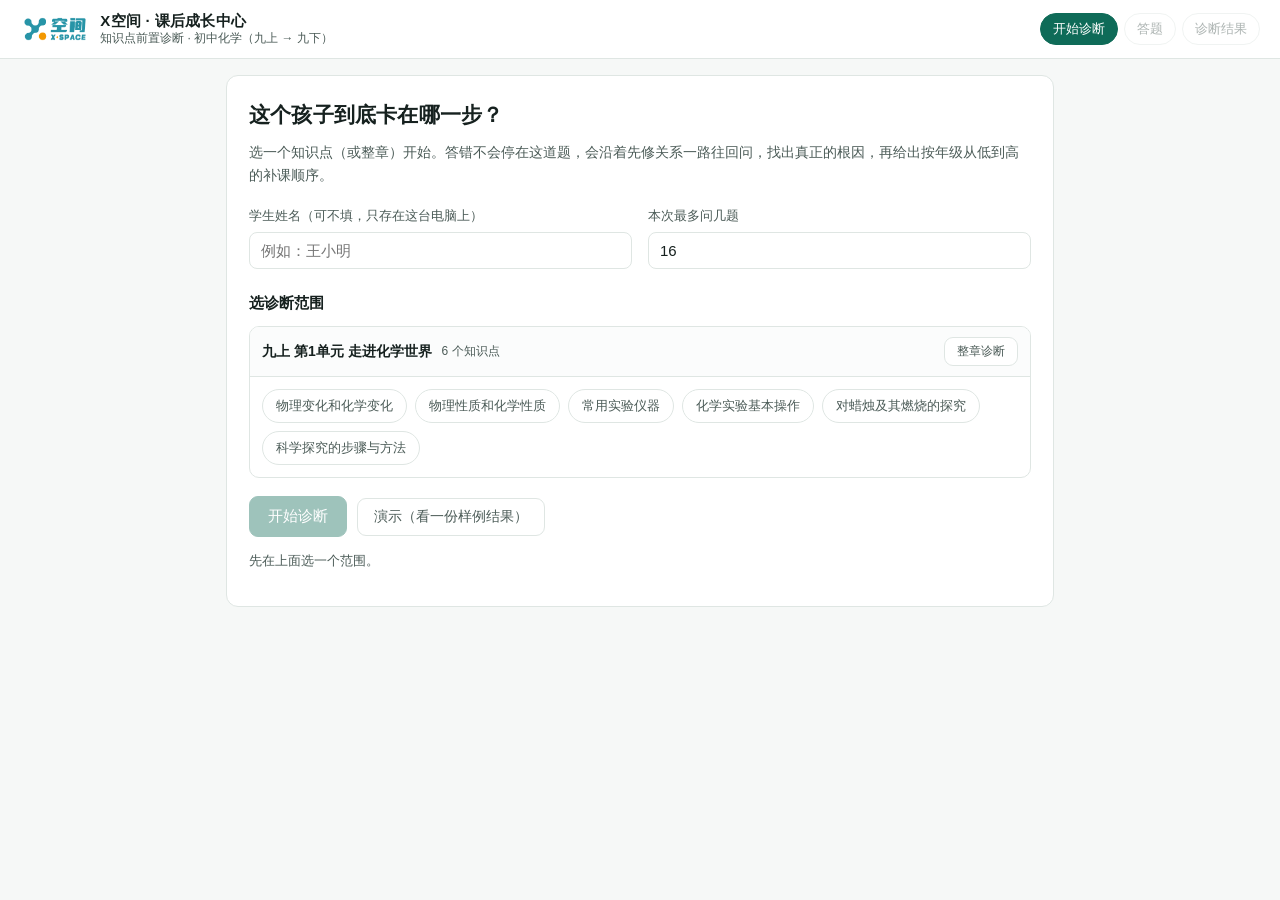
==== xspace-diag-chemistry/index.html @ e267f6e4 "Deploy xspace-diag-chemistry (31 files)" ====
<!DOCTYPE html>
<html lang="zh-CN">
<head>
<meta charset="utf-8">
<meta name="viewport" content="width=device-width, initial-scale=1">
<title>X空间 · 知识点前置诊断</title>
<link rel="icon" type="image/png" href="assets/logo-square.png">
<link rel="apple-touch-icon" href="assets/logo-square.png">
<link rel="stylesheet" href="style.css">
</head>
<body>
<header class="topbar">
  <div class="brand">
    <img class="logo" src="assets/logo.png" alt="X空间">
    <span class="brand-text">
      <strong>X空间 · 课后成长中心</strong>
      <em id="brand-sub">知识点前置诊断 · 九上数学（二次函数）</em>
    </span>
  </div>
  <nav class="tabs">
    <button data-go="start" class="active">开始诊断</button>
    <button data-go="quiz" disabled>答题</button>
    <button data-go="result" disabled>诊断结果</button>
  </nav>
</header>

<main>
  <!-- ------------------------------------------------ 开始 -->
  <section id="screen-start" class="screen">
    <div class="card">
      <h1>这个孩子到底卡在哪一步？</h1>
      <p class="lead">选一个知识点（或整章）开始。答错不会停在这道题，会沿着先修关系一路往回问，找出真正的根因，再给出按年级从低到高的补课顺序。</p>

      <div class="row">
        <label>学生姓名（可不填，只存在这台电脑上）
          <input id="student" type="text" placeholder="例如：王小明">
        </label>
        <label>本次最多问几题
          <input id="limit" type="number" min="4" max="60" value="16">
        </label>
      </div>

      <h2>选诊断范围</h2>
      <div id="scope-list" class="scope-list"></div>

      <div class="actions">
        <button id="btn-start" class="primary" disabled>开始诊断</button>
        <button id="btn-demo" class="ghost">演示（看一份样例结果）</button>
        <button id="btn-resume" class="ghost" hidden>继续上次</button>
      </div>
      <p class="hint" id="start-hint">先在上面选一个范围。</p>
    </div>
  </section>

  <!-- ------------------------------------------------ 答题 -->
  <section id="screen-quiz" class="screen" hidden>
    <div class="quiz-head">
      <div class="progress"><div id="progress-bar"></div></div>
      <span id="progress-text"></span>
    </div>
    <div class="card">
      <div class="q-meta">
        <span id="q-topic" class="pill"></span>
        <span id="q-why" class="pill soft"></span>
        <span id="q-diff" class="pill soft"></span>
      </div>
      <p id="q-prompt" class="prompt"></p>
      <div id="q-choices" class="choices"></div>
      <div id="q-input" class="input-wrap" hidden>
        <p class="input-label" id="input-label">填答案：只填数，不写单位；分数写成 3/2 这样。</p>
        <input id="answer-input" type="text" autocomplete="off" placeholder="在这里作答">
        <button id="btn-submit" class="primary">提交答案</button>
      </div>
      <div id="feedback" class="feedback" hidden>
        <div id="feedback-verdict" class="verdict"></div>
        <div class="ref"><b>参考答案：</b><span id="feedback-answer"></span></div>
        <div class="explain"><b>解析：</b><span id="feedback-explain"></span></div>
        <div id="manual-ask" class="manual" hidden>
          <span>老师判断这道题算不算过：</span>
          <button data-manual="correct">算过</button>
          <button data-manual="wrong">没过</button>
        </div>
        <button id="btn-next" class="primary" hidden>下一题</button>
      </div>
    </div>
    <div class="quiz-foot">
      <button id="btn-undo" class="ghost">撤销上一题</button>
      <button id="btn-finish" class="ghost">提前结束，看结果</button>
    </div>
  </section>

  <!-- ------------------------------------------------ 结果 -->
  <section id="screen-result" class="screen" hidden>
    <div class="card">
      <h1>诊断结果</h1>
      <p class="hint" id="result-scope"></p>
      <div class="stats" id="stats"></div>

      <h2>根因（先补这些）</h2>
      <div id="roots" class="roots"></div>

      <h2>不稳的知识点</h2>
      <div id="shaky" class="roots"></div>

      <h2>学习路径（先修在前，按年级从低到高）</h2>
      <ol id="path" class="path"></ol>

      <div class="actions">
        <button id="btn-print" class="primary">打印 / 存成一页纸报告</button>
        <button id="btn-export" class="ghost">导出完整答题记录</button>
        <button id="btn-restart" class="ghost">重新开始</button>
      </div>
      <p class="hint">结论是线索，不是判决。真实诊断还要老师看一眼孩子的原卷和错题。</p>
    </div>
  </section>
</main>

<!-- 打印用的一页纸报告（平时隐藏，只在打印时显示） -->
<section id="report" class="report" hidden>
  <div class="report-head">
    <div class="report-head-main">
      <img class="report-logo" src="assets/logo.png" alt="X空间">
      <div>
        <h1>X空间 · 课后成长中心　知识点诊断报告</h1>
        <p class="report-sub" id="report-scope"></p>
      </div>
    </div>
    <div class="report-meta">
      <p>学生：<span id="report-student">—</span></p>
      <p>日期：<span id="report-date"></span></p>
    </div>
  </div>
  <div class="report-block">
    <h2>一、答题概况</h2>
    <p class="report-note" id="report-summary-note" style="margin:0 0 5px"></p>
    <table class="mini"><tbody id="report-stats"></tbody></table>
  </div>
  <div class="report-block">
    <h2>二、卡住的根本原因</h2>
    <ul id="report-roots" class="report-list"></ul>
  </div>
  <div class="report-block">
    <h2>三、建议补课顺序</h2>
    <table class="path-table">
      <thead><tr><th style="width:32px">序</th><th style="width:96px">册·章</th><th>知识点</th><th style="width:86px">状态 / 课时</th></tr></thead>
      <tbody id="report-path"></tbody>
    </table>
  </div>
  <div class="report-block" id="report-exam-block" hidden>
    <h2>四、天津中考怎么考（本次范围）</h2>
    <p class="report-note" id="report-exam-note" style="margin:0 0 5px"></p>
    <ul id="report-exam" class="report-list exam-list"></ul>
  </div>
  <div class="report-block">
    <h2>五、建议课时与下一步</h2>
    <p id="report-plan"></p>
    <p class="report-note">本报告的结论由知识点先修关系推出，采信前请老师对照原卷与近期错题复核。答错点位已记录，可随堂复测。</p>
  </div>
  <div class="report-block">
    <h2>六、本次答错的题（供老师复核）</h2>
    <table class="path-table wrong-table">
      <thead><tr><th style="width:24px">#</th><th style="width:74px">知识点</th><th>题干</th><th style="width:88px">参考答案</th><th style="width:52px">订正</th></tr></thead>
      <tbody id="report-wrong"></tbody>
    </table>
  </div>
  <div class="report-sign">
    <span>授课老师签字：______________________</span>
    <span>家长确认：______________________</span>
  </div>
</section>

<script src="engine.js"></script>
<script src="app.js"></script>
</body>
</html>
---- xspace-diag-chemistry/style.css ----
:root {
  --ink: #16211f;
  --ink-soft: #4b5b57;
  --line: #dfe6e3;
  --bg: #f6f8f7;
  --brand: #0f6b58;       /* X空间 主色：墨绿 */
  --brand-soft: #e4f1ec;
  --accent: #c9702a;      /* 点缀：暖橙 */
  --red: #b23c3c;
  --amber: #a9761c;
  --radius: 12px;
}

* { box-sizing: border-box; }

body {
  margin: 0;
  font-family: -apple-system, "PingFang SC", "Hiragino Sans GB", "Microsoft YaHei", sans-serif;
  color: var(--ink);
  background: var(--bg);
  line-height: 1.65;
  -webkit-font-smoothing: antialiased;
}

main { max-width: 860px; margin: 0 auto; padding: 16px 16px 80px; }

/* ---------------------------------------------------- 顶栏 */
.topbar {
  display: flex; align-items: center; justify-content: space-between; gap: 16px;
  padding: 12px 20px; background: #fff; border-bottom: 1px solid var(--line);
  position: sticky; top: 0; z-index: 20; flex-wrap: wrap;
}
.brand { display: flex; align-items: center; gap: 10px; }
.logo {
  height: 34px; width: auto; display: block;
}
.brand-text { display: flex; flex-direction: column; line-height: 1.25; }
.brand-text strong { font-size: 15px; letter-spacing: .3px; }
.brand-text em { font-style: normal; font-size: 12px; color: var(--ink-soft); }
.tabs { display: flex; gap: 6px; }
.tabs button {
  border: 1px solid var(--line); background: #fff; color: var(--ink-soft);
  padding: 6px 12px; border-radius: 999px; font-size: 13px; cursor: pointer;
}
.tabs button.active { background: var(--brand); border-color: var(--brand); color: #fff; }
.tabs button:disabled { opacity: .45; cursor: default; }

/* ---------------------------------------------------- 卡片 */
.card {
  background: #fff; border: 1px solid var(--line); border-radius: var(--radius);
  padding: 22px; margin-bottom: 16px;
}
h1 { font-size: 21px; margin: 0 0 8px; letter-spacing: .2px; }
h2 { font-size: 15px; margin: 22px 0 10px; color: var(--ink); }
h2:first-child { margin-top: 0; }
.lead { color: var(--ink-soft); font-size: 14px; margin: 0 0 18px; }
.hint { color: var(--ink-soft); font-size: 13px; }

.row { display: flex; gap: 16px; flex-wrap: wrap; }
.row label { display: flex; flex-direction: column; gap: 6px; font-size: 13px; color: var(--ink-soft); flex: 1 1 200px; }
input[type=text], input[type=number] {
  border: 1px solid var(--line); border-radius: 8px; padding: 9px 11px; font-size: 15px;
  font-family: inherit; color: var(--ink); background: #fff;
}
input:focus { outline: 2px solid var(--brand-soft); border-color: var(--brand); }

button { font-family: inherit; cursor: pointer; }
button.primary {
  background: var(--brand); color: #fff; border: 1px solid var(--brand);
  padding: 10px 18px; border-radius: 9px; font-size: 15px;
}
button.primary:disabled { opacity: .4; cursor: default; }
button.ghost {
  background: #fff; color: var(--ink-soft); border: 1px solid var(--line);
  padding: 9px 16px; border-radius: 9px; font-size: 14px;
}
.actions { display: flex; gap: 10px; flex-wrap: wrap; margin-top: 18px; align-items: center; }

/* ---------------------------------------------------- 选范围 */
.scope-list { display: flex; flex-direction: column; gap: 10px; }
.scope-group { border: 1px solid var(--line); border-radius: 10px; overflow: hidden; }
.scope-group-head {
  display: flex; align-items: center; gap: 10px; padding: 10px 12px;
  background: #fbfcfc; border-bottom: 1px solid transparent; cursor: pointer;
}
.scope-group-head .ch { font-weight: 600; font-size: 14px; }
.scope-group-head .cnt { font-size: 12px; color: var(--ink-soft); }
.scope-group.open .scope-group-head { border-bottom-color: var(--line); }
.scope-items { display: none; flex-wrap: wrap; gap: 8px; padding: 12px; }
.scope-group.open .scope-items { display: flex; }
.scope-item {
  border: 1px solid var(--line); background: #fff; border-radius: 999px;
  padding: 7px 13px; font-size: 13px; color: var(--ink-soft);
}
.scope-item.on { background: var(--brand-soft); border-color: var(--brand); color: var(--brand); font-weight: 600; }

/* ---------------------------------------------------- 答题 */
.quiz-head { display: flex; align-items: center; gap: 12px; margin-bottom: 10px; font-size: 14px; color: var(--ink-soft); }
.progress { flex: 1; height: 6px; background: var(--line); border-radius: 99px; overflow: hidden; }
#progress-bar { height: 100%; width: 0; background: var(--brand); transition: width .25s; }
.q-meta { display: flex; gap: 8px; flex-wrap: wrap; margin-bottom: 14px; }
.pill { background: var(--brand-soft); color: var(--brand); border-radius: 999px; padding: 4px 11px; font-size: 12px; font-weight: 600; }
.pill.soft { background: #f2f4f3; color: var(--ink-soft); font-weight: 400; }
.prompt { font-size: 18px; font-weight: 600; line-height: 1.55; margin: 0 0 18px; white-space: pre-wrap; }
.choices { display: flex; flex-direction: column; gap: 9px; }
.choice {
  text-align: left; border: 1px solid var(--line); background: #fff; border-radius: 10px;
  padding: 12px 14px; font-size: 15px; color: var(--ink); display: flex; gap: 10px; align-items: flex-start;
  min-height: 44px;
}
.choice .key {
  flex: 0 0 auto; width: 22px; height: 22px; border-radius: 6px; background: #f2f4f3;
  display: grid; place-items: center; font-size: 12px; color: var(--ink-soft); font-weight: 600;
}
.choice.on { border-color: var(--brand); background: var(--brand-soft); }
.choice.on .key { background: var(--brand); color: #fff; }
.choice:disabled { opacity: .65; }

/* ---------------------------------------------------------------- 题里的图
 * 化学的实验操作题就是「四个图选一个」，图不是装饰，是题干本身。
 * 三道关要过：手机上不撑破屏、四个图选项能排开、打印出来别糊成一片。
 */
.q-fig {
  display: inline-block; vertical-align: middle;
  max-width: 100%; max-height: 260px; width: auto; height: auto;
  margin: 8px 10px 4px 0; border-radius: 6px;
}
/* 一题里连着几张图（对照实验、装置对比）——给一点呼吸，别糊成一团 */
.q-fig + .q-fig { margin-left: 4px; }

.opt-body {
  display: flex; flex-direction: row; align-items: center; gap: 9px;
  flex-wrap: wrap; flex: 1 1 auto; min-width: 0;
}
.opt-fig {
  display: block; max-width: 100%; max-height: 148px;
  width: auto; height: auto; margin: 2px 0;
}

/* 四个选项全是图 → 两列排，一屏能看全，比竖排四行省一半高度 */
.choices.all-fig {
  display: grid; grid-template-columns: 1fr 1fr; gap: 9px;
}
.choices.all-fig .choice {
  flex-direction: column; align-items: center; text-align: center;
  padding: 10px 8px; gap: 8px;
}
.choices.all-fig .choice .key { align-self: flex-start; }
/* 四张图的宽高比各不相同（装置图不能裁），所以统一给一块等高的图区，
   让每张图在里面居中——这样四个卡片一样高、图不会一高一低。 */
.choices.all-fig .opt-body {
  flex: 1 1 auto; width: 100%; min-height: 112px;
  display: flex; align-items: center; justify-content: center;
  flex-wrap: nowrap;
}
.choices.all-fig .opt-fig { max-height: 112px; margin: 0; }

.fig-missing { color: #c0392b; font-size: 12px; }

/* 报告错题表：带图那行会被撑高，文字要垂直居中，不然一行特别"头重脚轻" */
#report-wrong td { vertical-align: middle; padding: 6px 9px; }

/* 窄屏（手机）：图选项退回单列，免得两列都挤成邮票 */
@media (max-width: 480px) {
  .choices.all-fig { grid-template-columns: 1fr; }
  .q-fig { max-height: 200px; }
  .opt-fig { max-height: 130px; }
}
.input-wrap { display: flex; gap: 10px; flex-wrap: wrap; align-items: center; }
.input-label { font-size: 13px; color: var(--ink-soft); flex: 1 1 100%; margin: 0 0 -2px; }
.input-wrap input { flex: 1 1 220px; height: 46px; font-size: 16px; }
#btn-submit { min-width: 120px; height: 46px; }

.feedback { margin-top: 18px; padding-top: 16px; border-top: 1px dashed var(--line); }
.verdict { font-weight: 700; margin-bottom: 8px; }
.verdict.correct { color: var(--brand); }
.verdict.wrong { color: var(--red); }
.verdict.manual { color: var(--amber); }
.ref, .explain { font-size: 14px; color: var(--ink-soft); margin-bottom: 6px; }
.ref span, .explain span { color: var(--ink); }
.manual { display: flex; gap: 10px; align-items: center; margin: 12px 0; font-size: 14px; color: var(--ink-soft); flex-wrap: wrap; }
.manual button { border: 1px solid var(--line); background: #fff; border-radius: 8px; padding: 7px 14px; font-size: 14px; }
#btn-next { margin-top: 12px; }
.quiz-foot { display: flex; gap: 10px; justify-content: space-between; }

/* ---------------------------------------------------- 结果 */
.stats { display: grid; grid-template-columns: repeat(4, 1fr); gap: 10px; margin: 14px 0 4px; }
.stat { border: 1px solid var(--line); border-radius: 10px; padding: 12px; text-align: center; background: #fbfcfc; }
.stat b { display: block; font-size: 24px; line-height: 1.2; }
.stat span { font-size: 12px; color: var(--ink-soft); }
.stat.weak b { color: var(--red); }
.stat.shaky b { color: var(--amber); }
.stat.mastered b { color: var(--brand); }
.roots { display: flex; flex-direction: column; gap: 8px; }
.root-item { border-left: 3px solid var(--red); background: #fdf6f6; padding: 10px 12px; border-radius: 0 8px 8px 0; }
.root-item.shaky { border-left-color: var(--amber); background: #fdfaf2; }
.root-item b { font-size: 15px; }
.root-item p { margin: 4px 0 0; font-size: 13px; color: var(--ink-soft); }
.path { padding-left: 22px; margin: 0; }
.path li { margin-bottom: 8px; font-size: 14px; }
.path li .g { display: inline-block; min-width: 52px; color: var(--ink-soft); font-size: 12px; }
.path li .tag { font-size: 11px; padding: 1px 7px; border-radius: 999px; margin-left: 6px; }
.tag.weak { background: #fbeaea; color: var(--red); }
.tag.shaky { background: #fdf3e2; color: var(--amber); }
.tag.untested { background: #f2f4f3; color: var(--ink-soft); }

/* ---------------------------------------------------- 一页纸报告 */
.report { background: #fff; color: #000; padding: 0; font-size: 10.5pt; line-height: 1.45; }
.report-head {
  display: flex; justify-content: space-between; align-items: flex-end; gap: 20px;
  border-bottom: 2.5px solid #000; padding-bottom: 6px; margin-bottom: 12px;
}
.report-head-main { display: flex; align-items: center; gap: 11px; min-width: 0; }
.report-logo { height: 30px; width: auto; display: block; flex: 0 0 auto; }
.report-head h1 { font-size: 13.5pt; margin: 0; letter-spacing: .5px; }
.report-sub { font-size: 9.5pt; margin: 3px 0 0; color: #222; }
.report-meta { text-align: right; font-size: 10pt; white-space: nowrap; }
.report-meta p { margin: 1px 0; }
.report-block { margin-top: 9px; break-inside: avoid; }
.report-block h2 {
  font-size: 10pt; margin: 0 0 4px; border-left: 4px solid #000; padding-left: 7px; letter-spacing: .5px;
}
.report-list { margin: 0; padding-left: 16px; font-size: 9.5pt; }
.report-list li { margin-bottom: 3px; }
.exam-list { font-size: 9pt; }
.exam-list li { margin-bottom: 2px; }
.exam-list b { color: var(--brand); }

/* 概况表：拉满宽度，四列等分 */
table.mini { width: 100%; table-layout: fixed; font-size: 9.5pt; border-collapse: collapse; }
table.mini td { border: 1px solid #444; padding: 4px 8px; text-align: center; }
table.mini td:nth-child(odd) { background: #f0f0f0; font-weight: 600; width: 16%; }

/* 学习路径表 */
table.path-table { width: 100%; border-collapse: collapse; font-size: 8.6pt; line-height: 1.35; }
table.path-table th, table.path-table td { border: 1px solid #666; padding: 3px 5px; vertical-align: top; text-align: left; }
table.path-table th { background: #e9e9e9; font-weight: 600; font-size: 9pt; }
table.path-table td:nth-child(1), table.path-table td:nth-child(4) { text-align: center; }
table.path-table td:nth-child(2) { text-align: center; white-space: nowrap; }
table.path-table thead { display: table-header-group; }
.wrong-table { font-size: 8.2pt; }
.wrong-table td:nth-child(3) { font-size: 8.2pt; }
.wrong-table i { color: #444; }

.report-note { font-size: 8pt; color: #333; margin-top: 5px; line-height: 1.5; }
.report-sign {
  display: flex; justify-content: space-between; gap: 40px;
  font-size: 9.5pt; margin-top: 14px; padding-top: 6px; border-top: 1px dashed #999;
}

@media (max-width: 640px) {
  .stats { grid-template-columns: repeat(2, 1fr); }
  .topbar { position: static; }
}

/* ---------------------------------------------------- 打印 */
@media print {
  @page { size: A4; margin: 12mm; }
  body { background: #fff; }
  .topbar, main, .screen { display: none !important; }
  .report { display: block !important; }
  .report-block { break-inside: avoid; }
  table.path-table tr { break-inside: avoid; }
  /* 打印时图要收着点，A4 一页纸撑不住大图 */
  .rep-fig { max-height: 26mm; max-width: 42mm; margin: 1mm 2mm 1mm 0; }
}
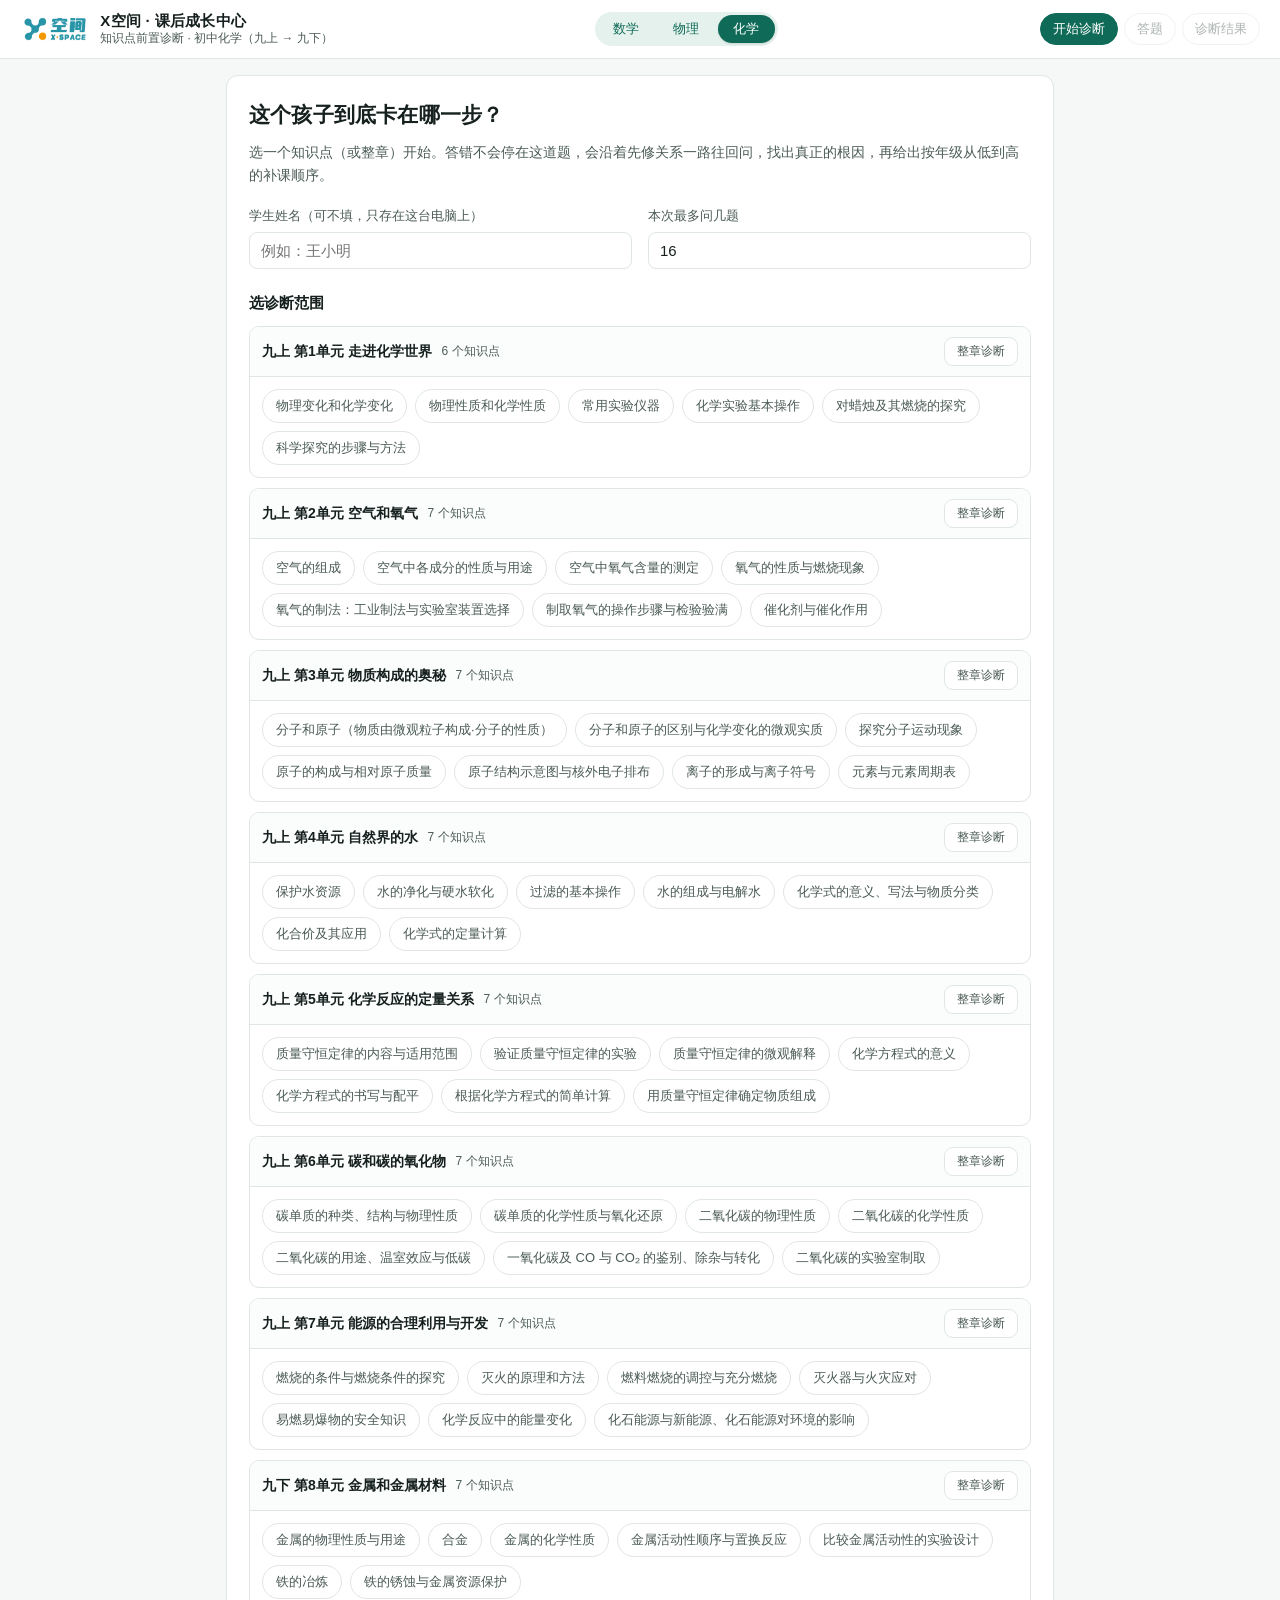
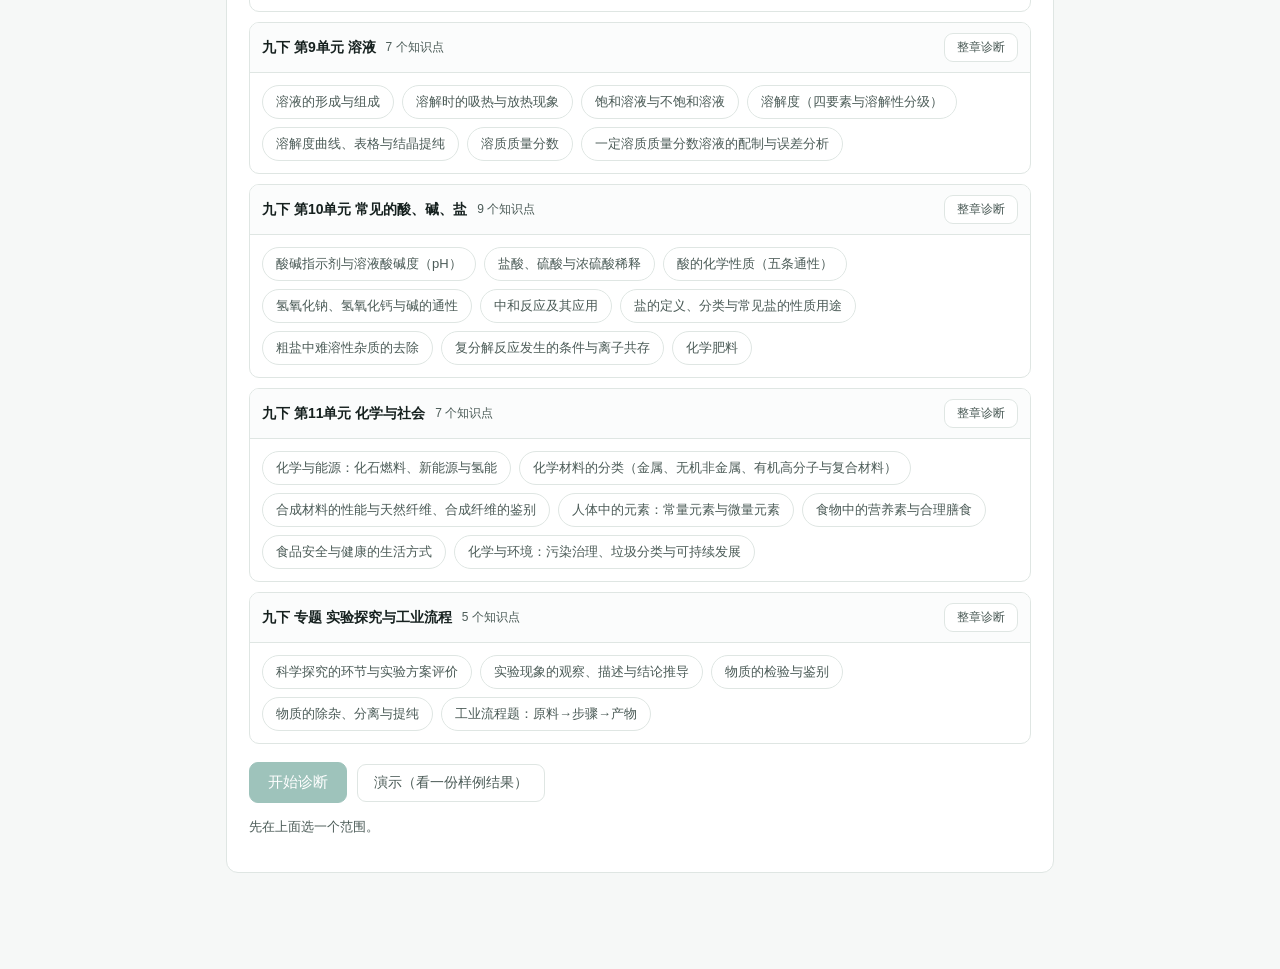
==== commit 742f8f4a: "Deploy xspace-diag 整站（3 科 · 273 文件）" ====
--- a/xspace-diag-chemistry/index.html
+++ b/xspace-diag-chemistry/index.html
@@ -1,175 +1,5 @@
-<!DOCTYPE html>
-<html lang="zh-CN">
-<head>
+<!doctype html>
 <meta charset="utf-8">
-<meta name="viewport" content="width=device-width, initial-scale=1">
-<title>X空间 · 知识点前置诊断</title>
-<link rel="icon" type="image/png" href="assets/logo-square.png">
-<link rel="apple-touch-icon" href="assets/logo-square.png">
-<link rel="stylesheet" href="style.css">
-</head>
-<body>
-<header class="topbar">
-  <div class="brand">
-    <img class="logo" src="assets/logo.png" alt="X空间">
-    <span class="brand-text">
-      <strong>X空间 · 课后成长中心</strong>
-      <em id="brand-sub">知识点前置诊断 · 九上数学（二次函数）</em>
-    </span>
-  </div>
-  <nav class="tabs">
-    <button data-go="start" class="active">开始诊断</button>
-    <button data-go="quiz" disabled>答题</button>
-    <button data-go="result" disabled>诊断结果</button>
-  </nav>
-</header>
-
-<main>
-  <!-- ------------------------------------------------ 开始 -->
-  <section id="screen-start" class="screen">
-    <div class="card">
-      <h1>这个孩子到底卡在哪一步？</h1>
-      <p class="lead">选一个知识点（或整章）开始。答错不会停在这道题，会沿着先修关系一路往回问，找出真正的根因，再给出按年级从低到高的补课顺序。</p>
-
-      <div class="row">
-        <label>学生姓名（可不填，只存在这台电脑上）
-          <input id="student" type="text" placeholder="例如：王小明">
-        </label>
-        <label>本次最多问几题
-          <input id="limit" type="number" min="4" max="60" value="16">
-        </label>
-      </div>
-
-      <h2>选诊断范围</h2>
-      <div id="scope-list" class="scope-list"></div>
-
-      <div class="actions">
-        <button id="btn-start" class="primary" disabled>开始诊断</button>
-        <button id="btn-demo" class="ghost">演示（看一份样例结果）</button>
-        <button id="btn-resume" class="ghost" hidden>继续上次</button>
-      </div>
-      <p class="hint" id="start-hint">先在上面选一个范围。</p>
-    </div>
-  </section>
-
-  <!-- ------------------------------------------------ 答题 -->
-  <section id="screen-quiz" class="screen" hidden>
-    <div class="quiz-head">
-      <div class="progress"><div id="progress-bar"></div></div>
-      <span id="progress-text"></span>
-    </div>
-    <div class="card">
-      <div class="q-meta">
-        <span id="q-topic" class="pill"></span>
-        <span id="q-why" class="pill soft"></span>
-        <span id="q-diff" class="pill soft"></span>
-      </div>
-      <p id="q-prompt" class="prompt"></p>
-      <div id="q-choices" class="choices"></div>
-      <div id="q-input" class="input-wrap" hidden>
-        <p class="input-label" id="input-label">填答案：只填数，不写单位；分数写成 3/2 这样。</p>
-        <input id="answer-input" type="text" autocomplete="off" placeholder="在这里作答">
-        <button id="btn-submit" class="primary">提交答案</button>
-      </div>
-      <div id="feedback" class="feedback" hidden>
-        <div id="feedback-verdict" class="verdict"></div>
-        <div class="ref"><b>参考答案：</b><span id="feedback-answer"></span></div>
-        <div class="explain"><b>解析：</b><span id="feedback-explain"></span></div>
-        <div id="manual-ask" class="manual" hidden>
-          <span>老师判断这道题算不算过：</span>
-          <button data-manual="correct">算过</button>
-          <button data-manual="wrong">没过</button>
-        </div>
-        <button id="btn-next" class="primary" hidden>下一题</button>
-      </div>
-    </div>
-    <div class="quiz-foot">
-      <button id="btn-undo" class="ghost">撤销上一题</button>
-      <button id="btn-finish" class="ghost">提前结束，看结果</button>
-    </div>
-  </section>
-
-  <!-- ------------------------------------------------ 结果 -->
-  <section id="screen-result" class="screen" hidden>
-    <div class="card">
-      <h1>诊断结果</h1>
-      <p class="hint" id="result-scope"></p>
-      <div class="stats" id="stats"></div>
-
-      <h2>根因（先补这些）</h2>
-      <div id="roots" class="roots"></div>
-
-      <h2>不稳的知识点</h2>
-      <div id="shaky" class="roots"></div>
-
-      <h2>学习路径（先修在前，按年级从低到高）</h2>
-      <ol id="path" class="path"></ol>
-
-      <div class="actions">
-        <button id="btn-print" class="primary">打印 / 存成一页纸报告</button>
-        <button id="btn-export" class="ghost">导出完整答题记录</button>
-        <button id="btn-restart" class="ghost">重新开始</button>
-      </div>
-      <p class="hint">结论是线索，不是判决。真实诊断还要老师看一眼孩子的原卷和错题。</p>
-    </div>
-  </section>
-</main>
-
-<!-- 打印用的一页纸报告（平时隐藏，只在打印时显示） -->
-<section id="report" class="report" hidden>
-  <div class="report-head">
-    <div class="report-head-main">
-      <img class="report-logo" src="assets/logo.png" alt="X空间">
-      <div>
-        <h1>X空间 · 课后成长中心　知识点诊断报告</h1>
-        <p class="report-sub" id="report-scope"></p>
-      </div>
-    </div>
-    <div class="report-meta">
-      <p>学生：<span id="report-student">—</span></p>
-      <p>日期：<span id="report-date"></span></p>
-    </div>
-  </div>
-  <div class="report-block">
-    <h2>一、答题概况</h2>
-    <p class="report-note" id="report-summary-note" style="margin:0 0 5px"></p>
-    <table class="mini"><tbody id="report-stats"></tbody></table>
-  </div>
-  <div class="report-block">
-    <h2>二、卡住的根本原因</h2>
-    <ul id="report-roots" class="report-list"></ul>
-  </div>
-  <div class="report-block">
-    <h2>三、建议补课顺序</h2>
-    <table class="path-table">
-      <thead><tr><th style="width:32px">序</th><th style="width:96px">册·章</th><th>知识点</th><th style="width:86px">状态 / 课时</th></tr></thead>
-      <tbody id="report-path"></tbody>
-    </table>
-  </div>
-  <div class="report-block" id="report-exam-block" hidden>
-    <h2>四、天津中考怎么考（本次范围）</h2>
-    <p class="report-note" id="report-exam-note" style="margin:0 0 5px"></p>
-    <ul id="report-exam" class="report-list exam-list"></ul>
-  </div>
-  <div class="report-block">
-    <h2>五、建议课时与下一步</h2>
-    <p id="report-plan"></p>
-    <p class="report-note">本报告的结论由知识点先修关系推出，采信前请老师对照原卷与近期错题复核。答错点位已记录，可随堂复测。</p>
-  </div>
-  <div class="report-block">
-    <h2>六、本次答错的题（供老师复核）</h2>
-    <table class="path-table wrong-table">
-      <thead><tr><th style="width:24px">#</th><th style="width:74px">知识点</th><th>题干</th><th style="width:88px">参考答案</th><th style="width:52px">订正</th></tr></thead>
-      <tbody id="report-wrong"></tbody>
-    </table>
-  </div>
-  <div class="report-sign">
-    <span>授课老师签字：______________________</span>
-    <span>家长确认：______________________</span>
-  </div>
-</section>
-
-<script src="engine.js"></script>
-<script src="app.js"></script>
-</body>
-</html>
+<title>正在跳转到 X空间 知识点诊断</title>
+<script>location.replace("../xspace-diag/?subject=chemistry")</script>
+<p style="font-family:-apple-system,sans-serif;padding:40px;line-height:1.8">正在跳转到 <a href="../xspace-diag/?subject=chemistry">X空间 知识点诊断</a>…</p>
